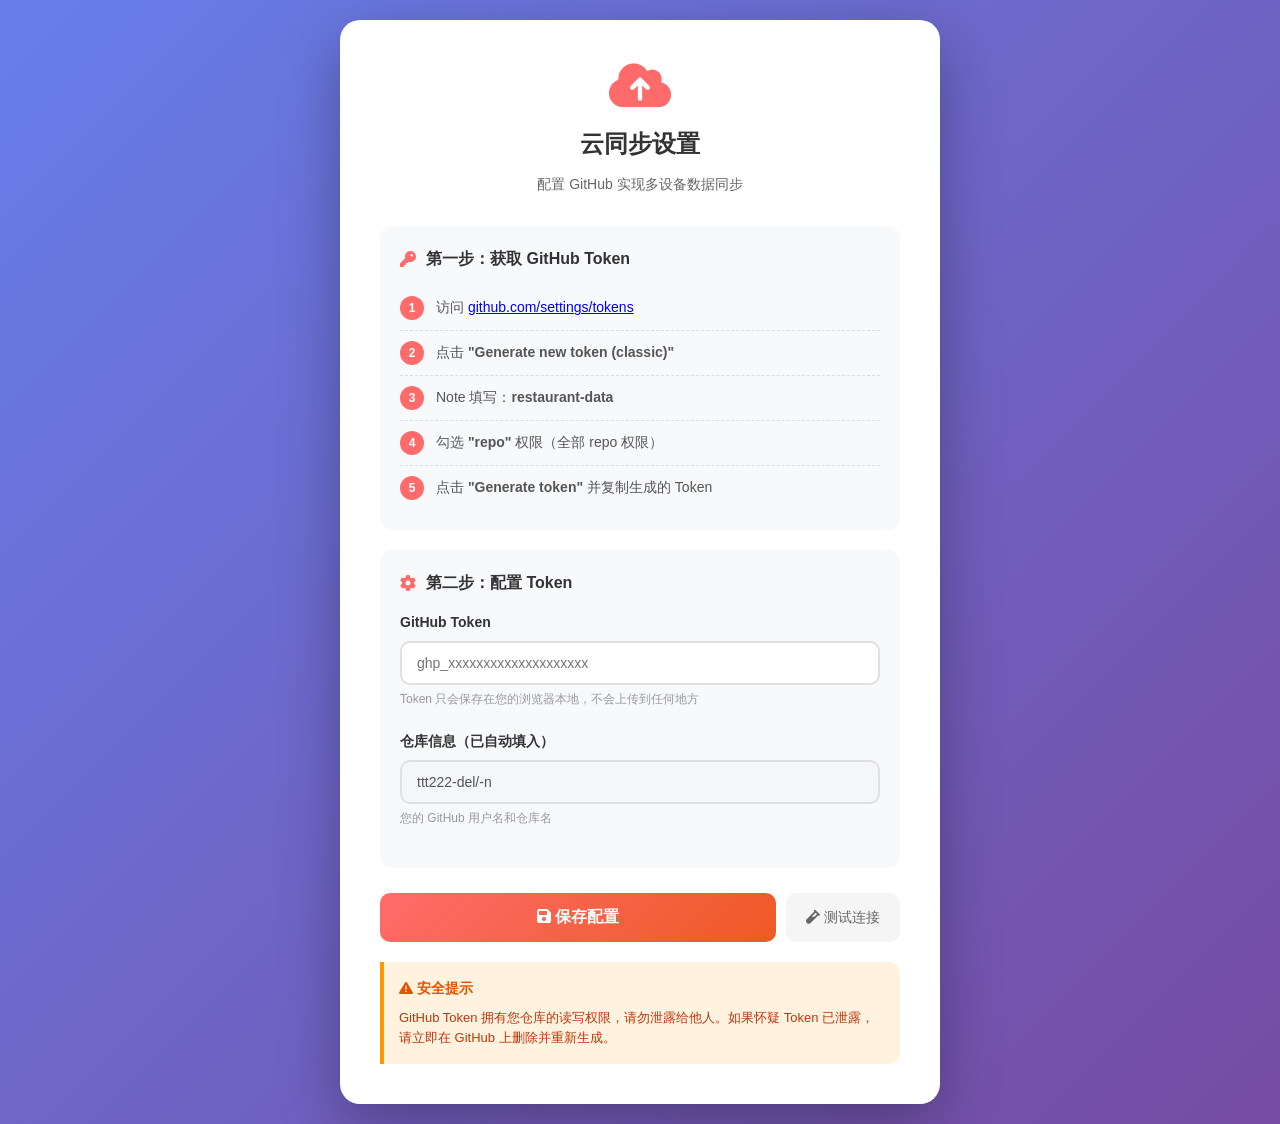
==== setup.html @ 41845b36 "Add files via upload" ====
﻿<!DOCTYPE html>
<html lang="zh-CN">
<head>
    <meta charset="UTF-8">
    <meta name="viewport" content="width=device-width, initial-scale=1.0">
    <title>系统设置 - 美味餐厅</title>
    <link rel="stylesheet" href="css/style.css">
    <link rel="stylesheet" href="https://cdnjs.cloudflare.com/ajax/libs/font-awesome/6.4.0/css/all.min.css">
    <style>
        body {
            background: linear-gradient(135deg, #667eea 0%, #764ba2 100%);
            min-height: 100vh;
            display: flex;
            align-items: center;
            justify-content: center;
            padding: 20px;
        }
        
        .setup-container {
            background: white;
            border-radius: 20px;
            padding: 40px;
            max-width: 600px;
            width: 100%;
            box-shadow: 0 20px 60px rgba(0,0,0,0.3);
        }
        
        .setup-header {
            text-align: center;
            margin-bottom: 30px;
        }
        
        .setup-header i {
            font-size: 50px;
            color: #ff6b6b;
            margin-bottom: 15px;
        }
        
        .setup-header h1 {
            font-size: 24px;
            color: #333;
            margin-bottom: 10px;
        }
        
        .setup-header p {
            color: #666;
            font-size: 14px;
        }
        
        .setup-section {
            background: #f8f9fa;
            border-radius: 12px;
            padding: 20px;
            margin-bottom: 20px;
        }
        
        .setup-section h3 {
            font-size: 16px;
            color: #333;
            margin-bottom: 15px;
            display: flex;
            align-items: center;
            gap: 10px;
        }
        
        .setup-section h3 i {
            color: #ff6b6b;
        }
        
        .step-list {
            list-style: none;
            padding: 0;
        }
        
        .step-list li {
            display: flex;
            align-items: flex-start;
            gap: 12px;
            padding: 10px 0;
            border-bottom: 1px dashed #ddd;
            font-size: 14px;
            color: #555;
        }
        
        .step-list li:last-child {
            border-bottom: none;
        }
        
        .step-number {
            background: #ff6b6b;
            color: white;
            width: 24px;
            height: 24px;
            border-radius: 50%;
            display: flex;
            align-items: center;
            justify-content: center;
            font-size: 12px;
            font-weight: bold;
            flex-shrink: 0;
        }
        
        .form-group {
            margin-bottom: 20px;
        }
        
        .form-group label {
            display: block;
            font-size: 14px;
            font-weight: 600;
            color: #333;
            margin-bottom: 8px;
        }
        
        .form-group input {
            width: 100%;
            padding: 12px 15px;
            border: 2px solid #e0e0e0;
            border-radius: 10px;
            font-size: 14px;
            transition: border-color 0.3s;
        }
        
        .form-group input:focus {
            outline: none;
            border-color: #ff6b6b;
        }
        
        .form-group .hint {
            font-size: 12px;
            color: #999;
            margin-top: 5px;
        }
        
        .btn-group {
            display: flex;
            gap: 10px;
            margin-top: 25px;
        }
        
        .btn-primary {
            flex: 1;
            padding: 14px;
            background: linear-gradient(135deg, #ff6b6b, #ee5a24);
            color: white;
            border: none;
            border-radius: 10px;
            font-size: 16px;
            font-weight: 600;
            cursor: pointer;
            transition: transform 0.3s, box-shadow 0.3s;
        }
        
        .btn-primary:hover {
            transform: translateY(-2px);
            box-shadow: 0 5px 20px rgba(255,107,107,0.4);
        }
        
        .btn-secondary {
            padding: 14px 20px;
            background: #f5f5f5;
            color: #666;
            border: none;
            border-radius: 10px;
            font-size: 14px;
            cursor: pointer;
        }
        
        .btn-secondary:hover {
            background: #e0e0e0;
        }
        
        .status-message {
            padding: 15px;
            border-radius: 10px;
            margin-top: 20px;
            font-size: 14px;
            display: none;
        }
        
        .status-message.success {
            background: #e8f5e9;
            color: #2e7d32;
            display: block;
        }
        
        .status-message.error {
            background: #ffebee;
            color: #c62828;
            display: block;
        }
        
        .status-message.loading {
            background: #e3f2fd;
            color: #1565c0;
            display: block;
        }
        
        .link-card {
            background: white;
            border: 2px solid #e0e0e0;
            border-radius: 10px;
            padding: 15px;
            margin-top: 15px;
        }
        
        .link-card p {
            font-size: 13px;
            color: #666;
            margin-bottom: 8px;
        }
        
        .link-card a {
            color: #ff6b6b;
            text-decoration: none;
            font-weight: 600;
            word-break: break-all;
        }
        
        .link-card a:hover {
            text-decoration: underline;
        }
        
        .copy-btn {
            background: none;
            border: 1px solid #ff6b6b;
            color: #ff6b6b;
            padding: 5px 10px;
            border-radius: 5px;
            cursor: pointer;
            font-size: 12px;
            margin-left: 10px;
        }
        
        .copy-btn:hover {
            background: #ff6b6b;
            color: white;
        }
        
        .warning-box {
            background: #fff3e0;
            border-left: 4px solid #ff9800;
            padding: 15px;
            border-radius: 0 10px 10px 0;
            margin-top: 20px;
        }
        
        .warning-box h4 {
            color: #e65100;
            font-size: 14px;
            margin-bottom: 8px;
        }
        
        .warning-box p {
            font-size: 13px;
            color: #bf360c;
            margin: 0;
        }
    </style>
</head>
<body>
    <div class="setup-container">
        <div class="setup-header">
            <i class="fas fa-cloud-upload-alt"></i>
            <h1>云同步设置</h1>
            <p>配置 GitHub 实现多设备数据同步</p>
        </div>
        
        <div class="setup-section">
            <h3><i class="fas fa-key"></i> 第一步：获取 GitHub Token</h3>
            <ol class="step-list">
                <li>
                    <span class="step-number">1</span>
                    <span>访问 <a href="https://github.com/settings/tokens" target="_blank">github.com/settings/tokens</a></span>
                </li>
                <li>
                    <span class="step-number">2</span>
                    <span>点击 <strong>"Generate new token (classic)"</strong></span>
                </li>
                <li>
                    <span class="step-number">3</span>
                    <span>Note 填写：<strong>restaurant-data</strong></span>
                </li>
                <li>
                    <span class="step-number">4</span>
                    <span>勾选 <strong>"repo"</strong> 权限（全部 repo 权限）</span>
                </li>
                <li>
                    <span class="step-number">5</span>
                    <span>点击 <strong>"Generate token"</strong> 并复制生成的 Token</span>
                </li>
            </ol>
        </div>
        
        <div class="setup-section">
            <h3><i class="fas fa-cog"></i> 第二步：配置 Token</h3>
            <div class="form-group">
                <label>GitHub Token</label>
                <input type="password" id="tokenInput" placeholder="ghp_xxxxxxxxxxxxxxxxxxxx">
                <p class="hint">Token 只会保存在您的浏览器本地，不会上传到任何地方</p>
            </div>
            
            <div class="form-group">
                <label>仓库信息（已自动填入）</label>
                <input type="text" id="repoInfo" value="ttt222-del/-n" disabled>
                <p class="hint">您的 GitHub 用户名和仓库名</p>
            </div>
        </div>
        
        <div class="btn-group">
            <button class="btn-primary" id="saveBtn">
                <i class="fas fa-save"></i> 保存配置
            </button>
            <button class="btn-secondary" id="testBtn">
                <i class="fas fa-vial"></i> 测试连接
            </button>
        </div>
        
        <div class="status-message" id="statusMessage"></div>
        
        <div class="link-card" id="linkCard" style="display: none;">
            <p>🎉 配置成功！您的链接：</p>
            <div>
                <strong>顾客点餐：</strong>
                <a href="#" id="customerLink"></a>
                <button class="copy-btn" onclick="copyLink('customerLink')">复制</button>
            </div>
            <div style="margin-top: 10px;">
                <strong>商家后台：</strong>
                <a href="#" id="adminLink"></a>
                <button class="copy-btn" onclick="copyLink('adminLink')">复制</button>
            </div>
            <div style="margin-top: 10px;">
                <strong>系统设置：</strong>
                <a href="#" id="setupLink"></a>
                <button class="copy-btn" onclick="copyLink('setupLink')">复制</button>
            </div>
        </div>
        
        <div class="warning-box">
            <h4><i class="fas fa-exclamation-triangle"></i> 安全提示</h4>
            <p>GitHub Token 拥有您仓库的读写权限，请勿泄露给他人。如果怀疑 Token 已泄露，请立即在 GitHub 上删除并重新生成。</p>
        </div>
    </div>
    
    <script src="js/github-storage.js"></script>
    <script>
        const tokenInput = document.getElementById('tokenInput');
        const saveBtn = document.getElementById('saveBtn');
        const testBtn = document.getElementById('testBtn');
        const statusMessage = document.getElementById('statusMessage');
        const linkCard = document.getElementById('linkCard');
        
        // 加载已保存的 Token
        const savedToken = localStorage.getItem('github_token');
        if (savedToken) {
            tokenInput.value = savedToken;
        }
        
        // 显示状态消息
        function showStatus(message, type) {
            statusMessage.textContent = message;
            statusMessage.className = 'status-message ' + type;
        }
        
        // 保存配置
        saveBtn.addEventListener('click', async () => {
            const token = tokenInput.value.trim();
            
            if (!token) {
                showStatus('请输入 GitHub Token', 'error');
                return;
            }
            
            GitHubStorage.setToken(token);
            showStatus('配置保存成功！正在初始化数据...', 'loading');
            
            try {
                // 初始化默认菜品
                await GitHubStorage.initDefaultMenu();
                showStatus('✅ 配置成功！数据已同步到 GitHub', 'success');
                
                // 显示链接
                const baseUrl = `https://ttt222-del.github.io/-n/`;
                document.getElementById('customerLink').href = baseUrl;
                document.getElementById('customerLink').textContent = baseUrl;
                document.getElementById('adminLink').href = baseUrl + 'admin.html';
                document.getElementById('adminLink').textContent = baseUrl + 'admin.html';
                document.getElementById('setupLink').href = baseUrl + 'setup.html';
                document.getElementById('setupLink').textContent = baseUrl + 'setup.html';
                linkCard.style.display = 'block';
                
            } catch (error) {
                showStatus('❌ 保存失败：' + error.message, 'error');
            }
        });
        
        // 测试连接
        testBtn.addEventListener('click', async () => {
            const token = tokenInput.value.trim();
            
            if (!token) {
                showStatus('请先输入 GitHub Token', 'error');
                return;
            }
            
            GitHubStorage.setToken(token);
            showStatus('正在测试连接...', 'loading');
            
            try {
                const data = await GitHubStorage.loadData();
                showStatus('✅ 连接成功！已读取到 ' + (data.menu ? data.menu.length : 0) + ' 个菜品', 'success');
            } catch (error) {
                showStatus('❌ 连接失败：' + error.message, 'error');
            }
        });
        
        // 复制链接
        function copyLink(elementId) {
            const link = document.getElementById(elementId).textContent;
            navigator.clipboard.writeText(link).then(() => {
                const btn = event.target;
                btn.textContent = '已复制';
                setTimeout(() => {
                    btn.textContent = '复制';
                }, 2000);
            });
        }
    </script>
</body>
</html>
---- css/style.css ----
﻿/* ==================== 基础样式 ==================== */
* {
    margin: 0;
    padding: 0;
    box-sizing: border-box;
}

:root {
    --primary-color: #ff6b6b;
    --primary-dark: #ee5a24;
    --secondary-color: #ffa726;
    --success-color: #66bb6a;
    --warning-color: #ffa726;
    --danger-color: #ef5350;
    --text-primary: #333;
    --text-secondary: #666;
    --text-light: #999;
    --bg-primary: #f5f5f5;
    --bg-white: #fff;
    --border-color: #eee;
    --shadow: 0 2px 8px rgba(0,0,0,0.1);
    --shadow-lg: 0 4px 20px rgba(0,0,0,0.15);
    --radius: 12px;
    --radius-sm: 8px;
}

body {
    font-family: -apple-system, BlinkMacSystemFont, 'Segoe UI', Roboto, 'PingFang SC', 'Microsoft YaHei', sans-serif;
    background-color: var(--bg-primary);
    color: var(--text-primary);
    line-height: 1.6;
}

/* ==================== 客户点餐页面 ==================== */
.customer-page {
    padding-bottom: 80px;
    min-height: 100vh;
}

/* 顶部导航 */
.header {
    background: linear-gradient(135deg, var(--primary-color), var(--primary-dark));
    color: white;
    padding: 15px 20px;
    position: sticky;
    top: 0;
    z-index: 100;
    box-shadow: var(--shadow);
}

.header-content {
    display: flex;
    justify-content: space-between;
    align-items: center;
    max-width: 1200px;
    margin: 0 auto;
}

.logo {
    display: flex;
    align-items: center;
    gap: 10px;
    font-size: 20px;
    font-weight: 600;
}

.logo i {
    font-size: 24px;
}

.table-info {
    display: flex;
    align-items: center;
    gap: 8px;
    background: rgba(255,255,255,0.2);
    padding: 8px 15px;
    border-radius: 20px;
    font-size: 14px;
}

.table-info strong {
    font-size: 16px;
}

/* 分类导航 */
.category-nav {
    background: var(--bg-white);
    padding: 12px 0;
    position: sticky;
    top: 60px;
    z-index: 99;
    box-shadow: 0 2px 4px rgba(0,0,0,0.05);
}

.category-list {
    display: flex;
    gap: 8px;
    padding: 0 15px;
    overflow-x: auto;
    -webkit-overflow-scrolling: touch;
    scrollbar-width: none;
}

.category-list::-webkit-scrollbar {
    display: none;
}

.category-btn {
    display: flex;
    flex-direction: column;
    align-items: center;
    gap: 4px;
    padding: 8px 16px;
    background: var(--bg-primary);
    border: none;
    border-radius: 20px;
    cursor: pointer;
    white-space: nowrap;
    transition: all 0.3s ease;
    font-size: 12px;
    color: var(--text-secondary);
}

.category-btn i {
    font-size: 18px;
}

.category-btn:hover {
    background: #ffe0e0;
    color: var(--primary-color);
}

.category-btn.active {
    background: var(--primary-color);
    color: white;
}

/* 菜品列表 */
.menu-container {
    padding: 15px;
    max-width: 1200px;
    margin: 0 auto;
}

.menu-grid {
    display: grid;
    grid-template-columns: repeat(auto-fill, minmax(160px, 1fr));
    gap: 15px;
}

.menu-card {
    background: var(--bg-white);
    border-radius: var(--radius);
    overflow: hidden;
    box-shadow: var(--shadow);
    transition: transform 0.3s ease, box-shadow 0.3s ease;
    cursor: pointer;
}

.menu-card:hover {
    transform: translateY(-5px);
    box-shadow: var(--shadow-lg);
}

.menu-image {
    width: 100%;
    height: 120px;
    display: flex;
    align-items: center;
    justify-content: center;
    font-size: 60px;
    background: linear-gradient(135deg, #fff5f5, #ffe0e0);
}

.menu-info {
    padding: 12px;
}

.menu-name {
    font-size: 14px;
    font-weight: 600;
    margin-bottom: 6px;
    display: flex;
    align-items: center;
    gap: 6px;
}

.hot-badge {
    background: linear-gradient(135deg, #ff6b6b, #ff8e53);
    color: white;
    font-size: 10px;
    padding: 2px 6px;
    border-radius: 10px;
    font-weight: normal;
}

.menu-desc {
    font-size: 11px;
    color: var(--text-light);
    margin-bottom: 8px;
    display: -webkit-box;
    -webkit-line-clamp: 2;
    -webkit-box-orient: vertical;
    overflow: hidden;
}

.menu-bottom {
    display: flex;
    justify-content: space-between;
    align-items: center;
}

.menu-price {
    font-size: 18px;
    font-weight: 700;
    color: var(--primary-color);
}

.quantity-control {
    display: flex;
    align-items: center;
    gap: 8px;
}

.qty-btn {
    width: 28px;
    height: 28px;
    border-radius: 50%;
    border: 2px solid var(--primary-color);
    background: white;
    color: var(--primary-color);
    display: flex;
    align-items: center;
    justify-content: center;
    cursor: pointer;
    transition: all 0.3s ease;
    font-size: 12px;
}

.qty-btn:hover {
    background: var(--primary-color);
    color: white;
}

.qty-btn.minus {
    border-color: var(--text-light);
    color: var(--text-light);
}

.qty-btn.minus:hover {
    background: var(--text-light);
    color: white;
}

.qty-value {
    font-size: 16px;
    font-weight: 600;
    min-width: 20px;
    text-align: center;
}

/* ==================== 购物车 ==================== */
.cart-overlay {
    position: fixed;
    top: 0;
    left: 0;
    right: 0;
    bottom: 0;
    background: rgba(0,0,0,0.5);
    z-index: 200;
    opacity: 0;
    visibility: hidden;
    transition: all 0.3s ease;
}

.cart-overlay.show {
    opacity: 1;
    visibility: visible;
}

.cart-panel {
    position: fixed;
    bottom: 0;
    left: 0;
    right: 0;
    background: var(--bg-white);
    border-radius: 20px 20px 0 0;
    z-index: 201;
    transform: translateY(100%);
    transition: transform 0.3s ease;
    max-height: 70vh;
    display: flex;
    flex-direction: column;
}

.cart-panel.open {
    transform: translateY(0);
}

.cart-header {
    display: flex;
    justify-content: space-between;
    align-items: center;
    padding: 15px 20px;
    border-bottom: 1px solid var(--border-color);
}

.cart-header h3 {
    font-size: 16px;
    display: flex;
    align-items: center;
    gap: 8px;
}

.cart-close {
    background: none;
    border: none;
    font-size: 20px;
    cursor: pointer;
    color: var(--text-secondary);
}

.cart-items {
    flex: 1;
    overflow-y: auto;
    padding: 15px 20px;
}

.cart-item {
    display: flex;
    justify-content: space-between;
    align-items: center;
    padding: 12px 0;
    border-bottom: 1px solid var(--border-color);
}

.cart-item-info {
    display: flex;
    align-items: center;
    gap: 12px;
}

.cart-item-image {
    font-size: 30px;
}

.cart-item-details h4 {
    font-size: 14px;
    margin-bottom: 4px;
}

.cart-item-price {
    font-size: 14px;
    color: var(--primary-color);
}

.cart-item-actions {
    display: flex;
    align-items: center;
    gap: 10px;
}

.cart-qty-btn {
    width: 30px;
    height: 30px;
    border-radius: 50%;
    border: 1px solid var(--border-color);
    background: white;
    cursor: pointer;
    display: flex;
    align-items: center;
    justify-content: center;
    transition: all 0.3s ease;
}

.cart-qty-btn:hover {
    border-color: var(--primary-color);
    color: var(--primary-color);
}

.cart-qty-value {
    font-size: 16px;
    font-weight: 600;
    min-width: 25px;
    text-align: center;
}

.cart-empty {
    display: none;
    flex-direction: column;
    align-items: center;
    justify-content: center;
    padding: 40px 20px;
    color: var(--text-light);
}

.cart-empty i {
    font-size: 50px;
    margin-bottom: 15px;
}

.cart-empty p {
    font-size: 16px;
    margin-bottom: 5px;
}

.cart-empty small {
    font-size: 12px;
}

.cart-footer {
    padding: 15px 20px;
    border-top: 1px solid var(--border-color);
    display: flex;
    justify-content: space-between;
    align-items: center;
}

.cart-total {
    font-size: 14px;
}

.total-price {
    font-size: 22px;
    font-weight: 700;
    color: var(--primary-color);
}

.submit-order-btn {
    padding: 12px 30px;
    background: linear-gradient(135deg, var(--primary-color), var(--primary-dark));
    color: white;
    border: none;
    border-radius: 25px;
    font-size: 15px;
    font-weight: 600;
    cursor: pointer;
    display: flex;
    align-items: center;
    gap: 8px;
    transition: all 0.3s ease;
}

.submit-order-btn:hover:not(:disabled) {
    transform: scale(1.05);
    box-shadow: 0 4px 15px rgba(255,107,107,0.4);
}

.submit-order-btn:disabled {
    opacity: 0.5;
    cursor: not-allowed;
}

/* 底部购物车栏 */
.bottom-cart-bar {
    position: fixed;
    bottom: 0;
    left: 0;
    right: 0;
    background: var(--bg-white);
    padding: 12px 20px;
    display: flex;
    align-items: center;
    gap: 15px;
    box-shadow: 0 -2px 10px rgba(0,0,0,0.1);
    z-index: 150;
    transition: all 0.3s ease;
}

.cart-icon-wrapper {
    position: relative;
    width: 50px;
    height: 50px;
    background: linear-gradient(135deg, var(--primary-color), var(--primary-dark));
    border-radius: 50%;
    display: flex;
    align-items: center;
    justify-content: center;
    cursor: pointer;
    transition: transform 0.3s ease;
}

.cart-icon-wrapper:hover {
    transform: scale(1.1);
}

.cart-icon-wrapper i {
    color: white;
    font-size: 22px;
}

.cart-badge {
    position: absolute;
    top: -5px;
    right: -5px;
    background: var(--secondary-color);
    color: white;
    font-size: 11px;
    font-weight: 600;
    width: 20px;
    height: 20px;
    border-radius: 50%;
    display: flex;
    align-items: center;
    justify-content: center;
    display: none;
}

.cart-summary {
    flex: 1;
}

.cart-total-price {
    font-size: 20px;
    font-weight: 700;
    color: var(--primary-color);
}

.cart-hint {
    display: block;
    font-size: 12px;
    color: var(--text-light);
}

.checkout-btn {
    padding: 12px 25px;
    background: linear-gradient(135deg, var(--primary-color), var(--primary-dark));
    color: white;
    border: none;
    border-radius: 25px;
    font-size: 15px;
    font-weight: 600;
    cursor: pointer;
    transition: all 0.3s ease;
}

.checkout-btn:hover:not(:disabled) {
    transform: scale(1.05);
}

.checkout-btn:disabled {
    opacity: 0.5;
    cursor: not-allowed;
}

/* ==================== 弹窗样式 ==================== */
.modal-overlay {
    position: fixed;
    top: 0;
    left: 0;
    right: 0;
    bottom: 0;
    background: rgba(0,0,0,0.5);
    z-index: 300;
    display: flex;
    align-items: center;
    justify-content: center;
    opacity: 0;
    visibility: hidden;
    transition: all 0.3s ease;
}

.modal-overlay.show {
    opacity: 1;
    visibility: visible;
}

.modal-content {
    background: var(--bg-white);
    border-radius: var(--radius);
    width: 90%;
    max-width: 500px;
    max-height: 80vh;
    overflow: hidden;
    transform: scale(0.9);
    transition: transform 0.3s ease;
}

.modal-overlay.show .modal-content {
    transform: scale(1);
}

.modal-header {
    display: flex;
    justify-content: space-between;
    align-items: center;
    padding: 15px 20px;
    border-bottom: 1px solid var(--border-color);
}

.modal-header h3 {
    font-size: 16px;
    display: flex;
    align-items: center;
    gap: 8px;
}

.modal-close {
    background: none;
    border: none;
    font-size: 20px;
    cursor: pointer;
    color: var(--text-secondary);
}

.modal-body {
    padding: 20px;
    overflow-y: auto;
    max-height: 50vh;
}

.order-info {
    background: var(--bg-primary);
    padding: 12px;
    border-radius: var(--radius-sm);
    margin-bottom: 15px;
}

.order-info p {
    display: flex;
    align-items: center;
    gap: 8px;
    font-size: 14px;
    margin-bottom: 5px;
}

.order-info p:last-child {
    margin-bottom: 0;
}

.order-items-list {
    border-top: 1px solid var(--border-color);
    padding-top: 15px;
}

.order-item-row {
    display: flex;
    justify-content: space-between;
    align-items: center;
    padding: 8px 0;
    font-size: 14px;
}

.order-item-name {
    flex: 1;
}

.order-item-qty {
    color: var(--text-light);
    margin: 0 15px;
}

.order-item-price {
    font-weight: 600;
}

.order-total-modal {
    display: flex;
    justify-content: space-between;
    align-items: center;
    padding: 15px 0;
    border-top: 1px solid var(--border-color);
    margin-top: 15px;
    font-size: 14px;
}

.modal-total-price {
    font-size: 22px;
    font-weight: 700;
    color: var(--primary-color);
}

.modal-footer {
    display: flex;
    justify-content: flex-end;
    gap: 10px;
    padding: 15px 20px;
    border-top: 1px solid var(--border-color);
}

.modal-cancel-btn {
    padding: 10px 20px;
    background: var(--bg-primary);
    border: none;
    border-radius: 20px;
    cursor: pointer;
    font-size: 14px;
}

.modal-confirm-btn {
    padding: 10px 25px;
    background: #07c160;
    color: white;
    border: none;
    border-radius: 20px;
    cursor: pointer;
    font-size: 14px;
    font-weight: 600;
    display: flex;
    align-items: center;
    gap: 8px;
    transition: all 0.3s ease;
}

.modal-confirm-btn:hover {
    background: #06ad56;
    transform: scale(1.05);
}

/* 支付成功弹窗 */
.success-modal {
    text-align: center;
    padding: 30px;
}

.success-icon {
    font-size: 60px;
    color: var(--success-color);
    margin-bottom: 15px;
}

.success-modal h3 {
    font-size: 20px;
    margin-bottom: 10px;
}

.success-modal p {
    color: var(--text-secondary);
    margin-bottom: 15px;
}

.order-number {
    background: var(--bg-primary);
    padding: 10px;
    border-radius: var(--radius-sm);
    font-size: 12px;
    margin-bottom: 20px;
    word-break: break-all;
}

.success-btn {
    padding: 12px 30px;
    background: var(--primary-color);
    color: white;
    border: none;
    border-radius: 25px;
    font-size: 15px;
    cursor: pointer;
    display: inline-flex;
    align-items: center;
    gap: 8px;
}

/* ==================== 历史订单页面 ==================== */
.page-container {
    min-height: 100vh;
    background: var(--bg-primary);
}

.page-header {
    display: flex;
    justify-content: space-between;
    align-items: center;
    padding: 15px 20px;
    background: var(--bg-white);
    box-shadow: var(--shadow);
}

.page-header h2 {
    font-size: 18px;
}

.back-btn {
    background: none;
    border: none;
    font-size: 20px;
    cursor: pointer;
    color: var(--text-primary);
}

.history-orders {
    padding: 15px;
}

.history-order-card {
    background: var(--bg-white);
    border-radius: var(--radius);
    padding: 15px;
    margin-bottom: 12px;
    box-shadow: var(--shadow);
}

.history-order-header {
    display: flex;
    justify-content: space-between;
    align-items: center;
    margin-bottom: 10px;
}

.history-order-info {
    display: flex;
    align-items: center;
    gap: 10px;
}

.history-order-number {
    font-size: 12px;
    color: var(--text-light);
}

.history-order-table {
    background: var(--bg-primary);
    padding: 4px 10px;
    border-radius: 10px;
    font-size: 12px;
    font-weight: 600;
}

.status-badge {
    padding: 4px 10px;
    border-radius: 10px;
    font-size: 12px;
    font-weight: 500;
    display: inline-flex;
    align-items: center;
    gap: 5px;
}

.status-pending {
    background: #fff3e0;
    color: #f57c00;
}

.status-preparing {
    background: #e3f2fd;
    color: #1976d2;
}

.status-ready {
    background: #e8f5e9;
    color: #388e3c;
}

.status-completed {
    background: #f5f5f5;
    color: #757575;
}

.history-order-items {
    display: flex;
    flex-wrap: wrap;
    gap: 6px;
    margin-bottom: 10px;
}

.history-item {
    background: var(--bg-primary);
    padding: 4px 8px;
    border-radius: 6px;
    font-size: 12px;
}

.history-order-footer {
    display: flex;
    justify-content: space-between;
    align-items: center;
    padding-top: 10px;
    border-top: 1px solid var(--border-color);
}

.history-order-time {
    font-size: 12px;
    color: var(--text-light);
}

.history-order-total {
    font-size: 18px;
    font-weight: 700;
    color: var(--primary-color);
}

.empty-history {
    display: flex;
    flex-direction: column;
    align-items: center;
    justify-content: center;
    padding: 60px 20px;
    color: var(--text-light);
}

.empty-history i {
    font-size: 60px;
    margin-bottom: 15px;
}

.empty-history p {
    font-size: 16px;
}

/* ==================== Toast提示 ==================== */
.toast {
    position: fixed;
    top: 80px;
    left: 50%;
    transform: translateX(-50%) translateY(-20px);
    background: rgba(0,0,0,0.8);
    color: white;
    padding: 10px 20px;
    border-radius: 20px;
    font-size: 14px;
    z-index: 1000;
    opacity: 0;
    transition: all 0.3s ease;
    display: flex;
    align-items: center;
    gap: 8px;
}

.toast.show {
    opacity: 1;
    transform: translateX(-50%) translateY(0);
}

/* ==================== 响应式设计 ==================== */
@media (max-width: 480px) {
    .menu-grid {
        grid-template-columns: repeat(2, 1fr);
        gap: 10px;
    }
    
    .menu-image {
        height: 100px;
        font-size: 50px;
    }
    
    .header-content {
        flex-direction: column;
        gap: 10px;
    }
    
    .table-info {
        align-self: flex-end;
    }
}

@media (min-width: 768px) {
    .menu-grid {
        grid-template-columns: repeat(3, 1fr);
    }
}

@media (min-width: 1024px) {
    .menu-grid {
        grid-template-columns: repeat(4, 1fr);
    }
}
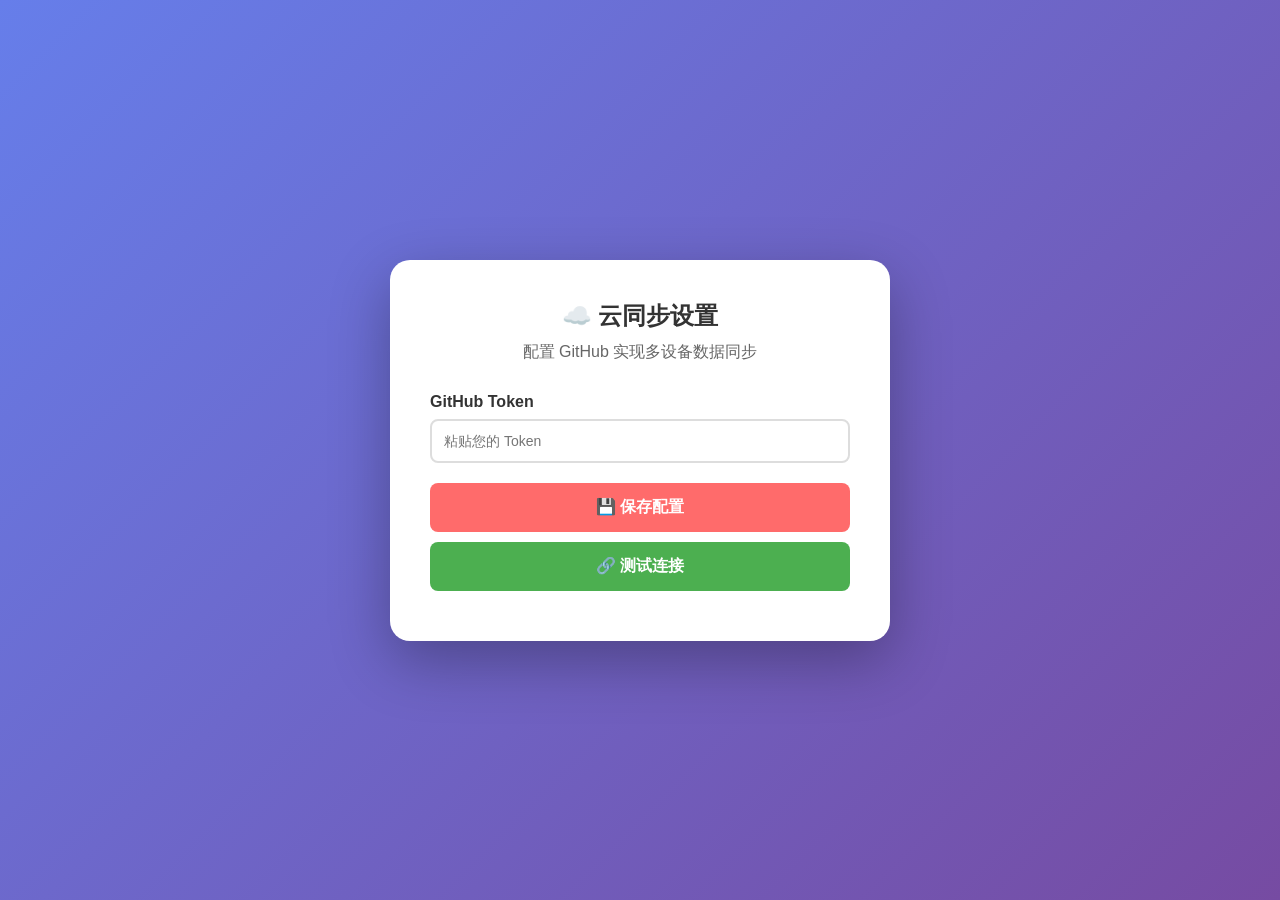
==== commit 0c22142e: "Add files via upload" ====
--- a/setup.html
+++ b/setup.html
@@ -4,9 +4,8 @@
     <meta charset="UTF-8">
     <meta name="viewport" content="width=device-width, initial-scale=1.0">
     <title>系统设置 - 美味餐厅</title>
-    <link rel="stylesheet" href="css/style.css">
-    <link rel="stylesheet" href="https://cdnjs.cloudflare.com/ajax/libs/font-awesome/6.4.0/css/all.min.css">
     <style>
+        * { margin: 0; padding: 0; box-sizing: border-box; }
         body {
             background: linear-gradient(135deg, #667eea 0%, #764ba2 100%);
             min-height: 100vh;
@@ -14,417 +13,189 @@
             align-items: center;
             justify-content: center;
             padding: 20px;
-        }
-        
-        .setup-container {
+            font-family: -apple-system, BlinkMacSystemFont, sans-serif;
+        }
+        .container {
             background: white;
             border-radius: 20px;
             padding: 40px;
-            max-width: 600px;
+            max-width: 500px;
             width: 100%;
             box-shadow: 0 20px 60px rgba(0,0,0,0.3);
         }
-        
-        .setup-header {
-            text-align: center;
-            margin-bottom: 30px;
-        }
-        
-        .setup-header i {
-            font-size: 50px;
-            color: #ff6b6b;
-            margin-bottom: 15px;
-        }
-        
-        .setup-header h1 {
-            font-size: 24px;
-            color: #333;
-            margin-bottom: 10px;
-        }
-        
-        .setup-header p {
-            color: #666;
-            font-size: 14px;
-        }
-        
-        .setup-section {
-            background: #f8f9fa;
-            border-radius: 12px;
-            padding: 20px;
-            margin-bottom: 20px;
-        }
-        
-        .setup-section h3 {
-            font-size: 16px;
-            color: #333;
-            margin-bottom: 15px;
-            display: flex;
-            align-items: center;
-            gap: 10px;
-        }
-        
-        .setup-section h3 i {
-            color: #ff6b6b;
-        }
-        
-        .step-list {
-            list-style: none;
-            padding: 0;
-        }
-        
-        .step-list li {
-            display: flex;
-            align-items: flex-start;
-            gap: 12px;
-            padding: 10px 0;
-            border-bottom: 1px dashed #ddd;
-            font-size: 14px;
-            color: #555;
-        }
-        
-        .step-list li:last-child {
-            border-bottom: none;
-        }
-        
-        .step-number {
-            background: #ff6b6b;
-            color: white;
-            width: 24px;
-            height: 24px;
-            border-radius: 50%;
-            display: flex;
-            align-items: center;
-            justify-content: center;
-            font-size: 12px;
-            font-weight: bold;
-            flex-shrink: 0;
-        }
-        
-        .form-group {
-            margin-bottom: 20px;
-        }
-        
-        .form-group label {
-            display: block;
-            font-size: 14px;
-            font-weight: 600;
-            color: #333;
-            margin-bottom: 8px;
-        }
-        
-        .form-group input {
-            width: 100%;
-            padding: 12px 15px;
-            border: 2px solid #e0e0e0;
-            border-radius: 10px;
-            font-size: 14px;
-            transition: border-color 0.3s;
-        }
-        
-        .form-group input:focus {
-            outline: none;
-            border-color: #ff6b6b;
-        }
-        
-        .form-group .hint {
-            font-size: 12px;
-            color: #999;
-            margin-top: 5px;
-        }
-        
-        .btn-group {
-            display: flex;
-            gap: 10px;
-            margin-top: 25px;
-        }
-        
-        .btn-primary {
-            flex: 1;
-            padding: 14px;
-            background: linear-gradient(135deg, #ff6b6b, #ee5a24);
-            color: white;
-            border: none;
-            border-radius: 10px;
-            font-size: 16px;
-            font-weight: 600;
-            cursor: pointer;
-            transition: transform 0.3s, box-shadow 0.3s;
-        }
-        
-        .btn-primary:hover {
-            transform: translateY(-2px);
-            box-shadow: 0 5px 20px rgba(255,107,107,0.4);
-        }
-        
-        .btn-secondary {
-            padding: 14px 20px;
-            background: #f5f5f5;
-            color: #666;
-            border: none;
-            border-radius: 10px;
-            font-size: 14px;
-            cursor: pointer;
-        }
-        
-        .btn-secondary:hover {
-            background: #e0e0e0;
-        }
-        
-        .status-message {
-            padding: 15px;
-            border-radius: 10px;
-            margin-top: 20px;
-            font-size: 14px;
-            display: none;
-        }
-        
-        .status-message.success {
-            background: #e8f5e9;
-            color: #2e7d32;
-            display: block;
-        }
-        
-        .status-message.error {
-            background: #ffebee;
-            color: #c62828;
-            display: block;
-        }
-        
-        .status-message.loading {
-            background: #e3f2fd;
-            color: #1565c0;
-            display: block;
-        }
-        
-        .link-card {
-            background: white;
-            border: 2px solid #e0e0e0;
-            border-radius: 10px;
-            padding: 15px;
-            margin-top: 15px;
-        }
-        
-        .link-card p {
-            font-size: 13px;
-            color: #666;
-            margin-bottom: 8px;
-        }
-        
-        .link-card a {
-            color: #ff6b6b;
-            text-decoration: none;
-            font-weight: 600;
-            word-break: break-all;
-        }
-        
-        .link-card a:hover {
-            text-decoration: underline;
-        }
-        
-        .copy-btn {
-            background: none;
-            border: 1px solid #ff6b6b;
-            color: #ff6b6b;
-            padding: 5px 10px;
-            border-radius: 5px;
-            cursor: pointer;
-            font-size: 12px;
-            margin-left: 10px;
-        }
-        
-        .copy-btn:hover {
-            background: #ff6b6b;
-            color: white;
-        }
-        
-        .warning-box {
-            background: #fff3e0;
-            border-left: 4px solid #ff9800;
-            padding: 15px;
-            border-radius: 0 10px 10px 0;
-            margin-top: 20px;
-        }
-        
-        .warning-box h4 {
-            color: #e65100;
-            font-size: 14px;
-            margin-bottom: 8px;
-        }
-        
-        .warning-box p {
-            font-size: 13px;
-            color: #bf360c;
-            margin: 0;
-        }
+        h1 { text-align: center; color: #333; margin-bottom: 10px; font-size: 24px; }
+        .subtitle { text-align: center; color: #666; margin-bottom: 30px; }
+        .form-group { margin-bottom: 20px; }
+        label { display: block; font-weight: 600; margin-bottom: 8px; color: #333; }
+        input { width: 100%; padding: 12px; border: 2px solid #ddd; border-radius: 8px; font-size: 14px; }
+        input:focus { outline: none; border-color: #ff6b6b; }
+        .btn { width: 100%; padding: 14px; border: none; border-radius: 8px; font-size: 16px; font-weight: 600; cursor: pointer; margin-bottom: 10px; }
+        .btn-save { background: #ff6b6b; color: white; }
+        .btn-test { background: #4CAF50; color: white; }
+        .btn:hover { opacity: 0.9; }
+        .status { padding: 15px; border-radius: 8px; margin-top: 15px; display: none; }
+        .status.success { background: #e8f5e9; color: #2e7d32; display: block; }
+        .status.error { background: #ffebee; color: #c62828; display: block; }
+        .status.loading { background: #e3f2fd; color: #1565c0; display: block; }
+        .links { margin-top: 20px; padding: 15px; background: #f5f5f5; border-radius: 8px; display: none; }
+        .links.show { display: block; }
+        .links a { display: block; color: #ff6b6b; margin: 5px 0; word-break: break-all; }
     </style>
 </head>
 <body>
-    <div class="setup-container">
-        <div class="setup-header">
-            <i class="fas fa-cloud-upload-alt"></i>
-            <h1>云同步设置</h1>
-            <p>配置 GitHub 实现多设备数据同步</p>
+    <div class="container">
+        <h1>☁️ 云同步设置</h1>
+        <p class="subtitle">配置 GitHub 实现多设备数据同步</p>
+        
+        <div class="form-group">
+            <label>GitHub Token</label>
+            <input type="text" id="token" placeholder="粘贴您的 Token">
         </div>
         
-        <div class="setup-section">
-            <h3><i class="fas fa-key"></i> 第一步：获取 GitHub Token</h3>
-            <ol class="step-list">
-                <li>
-                    <span class="step-number">1</span>
-                    <span>访问 <a href="https://github.com/settings/tokens" target="_blank">github.com/settings/tokens</a></span>
-                </li>
-                <li>
-                    <span class="step-number">2</span>
-                    <span>点击 <strong>"Generate new token (classic)"</strong></span>
-                </li>
-                <li>
-                    <span class="step-number">3</span>
-                    <span>Note 填写：<strong>restaurant-data</strong></span>
-                </li>
-                <li>
-                    <span class="step-number">4</span>
-                    <span>勾选 <strong>"repo"</strong> 权限（全部 repo 权限）</span>
-                </li>
-                <li>
-                    <span class="step-number">5</span>
-                    <span>点击 <strong>"Generate token"</strong> 并复制生成的 Token</span>
-                </li>
-            </ol>
-        </div>
-        
-        <div class="setup-section">
-            <h3><i class="fas fa-cog"></i> 第二步：配置 Token</h3>
-            <div class="form-group">
-                <label>GitHub Token</label>
-                <input type="password" id="tokenInput" placeholder="ghp_xxxxxxxxxxxxxxxxxxxx">
-                <p class="hint">Token 只会保存在您的浏览器本地，不会上传到任何地方</p>
-            </div>
-            
-            <div class="form-group">
-                <label>仓库信息（已自动填入）</label>
-                <input type="text" id="repoInfo" value="ttt222-del/-n" disabled>
-                <p class="hint">您的 GitHub 用户名和仓库名</p>
-            </div>
-        </div>
-        
-        <div class="btn-group">
-            <button class="btn-primary" id="saveBtn">
-                <i class="fas fa-save"></i> 保存配置
-            </button>
-            <button class="btn-secondary" id="testBtn">
-                <i class="fas fa-vial"></i> 测试连接
-            </button>
-        </div>
-        
-        <div class="status-message" id="statusMessage"></div>
-        
-        <div class="link-card" id="linkCard" style="display: none;">
-            <p>🎉 配置成功！您的链接：</p>
-            <div>
-                <strong>顾客点餐：</strong>
-                <a href="#" id="customerLink"></a>
-                <button class="copy-btn" onclick="copyLink('customerLink')">复制</button>
-            </div>
-            <div style="margin-top: 10px;">
-                <strong>商家后台：</strong>
-                <a href="#" id="adminLink"></a>
-                <button class="copy-btn" onclick="copyLink('adminLink')">复制</button>
-            </div>
-            <div style="margin-top: 10px;">
-                <strong>系统设置：</strong>
-                <a href="#" id="setupLink"></a>
-                <button class="copy-btn" onclick="copyLink('setupLink')">复制</button>
-            </div>
-        </div>
-        
-        <div class="warning-box">
-            <h4><i class="fas fa-exclamation-triangle"></i> 安全提示</h4>
-            <p>GitHub Token 拥有您仓库的读写权限，请勿泄露给他人。如果怀疑 Token 已泄露，请立即在 GitHub 上删除并重新生成。</p>
+        <button class="btn btn-save" onclick="handleSave()">💾 保存配置</button>
+        <button class="btn btn-test" onclick="handleTest()">🔗 测试连接</button>
+        
+        <div id="status" class="status"></div>
+        
+        <div id="links" class="links">
+            <p><strong>✅ 配置成功！您的链接：</strong></p>
+            <a id="link1" href="#" target="_blank">顾客点餐页面</a>
+            <a id="link2" href="#" target="_blank">商家管理后台</a>
         </div>
     </div>
-    
-    <script src="js/github-storage.js"></script>
+
     <script>
-        const tokenInput = document.getElementById('tokenInput');
-        const saveBtn = document.getElementById('saveBtn');
-        const testBtn = document.getElementById('testBtn');
-        const statusMessage = document.getElementById('statusMessage');
-        const linkCard = document.getElementById('linkCard');
-        
-        // 加载已保存的 Token
-        const savedToken = localStorage.getItem('github_token');
-        if (savedToken) {
-            tokenInput.value = savedToken;
-        }
-        
-        // 显示状态消息
-        function showStatus(message, type) {
-            statusMessage.textContent = message;
-            statusMessage.className = 'status-message ' + type;
-        }
-        
+        // Base64 编码函数（支持中文）
+        function utf8_to_b64(str) {
+            return window.btoa(unescape(encodeURIComponent(str)));
+        }
+
+        // 页面加载时读取保存的 Token
+        window.onload = function() {
+            var savedToken = localStorage.getItem('github_token');
+            if (savedToken) {
+                document.getElementById('token').value = savedToken;
+            }
+        };
+
+        // 显示状态
+        function showStatus(msg, type) {
+            var el = document.getElementById('status');
+            el.textContent = msg;
+            el.className = 'status ' + type;
+        }
+
         // 保存配置
-        saveBtn.addEventListener('click', async () => {
-            const token = tokenInput.value.trim();
+        function handleSave() {
+            var token = document.getElementById('token').value.trim();
             
             if (!token) {
-                showStatus('请输入 GitHub Token', 'error');
+                showStatus('❌ 请输入 Token', 'error');
                 return;
             }
             
-            GitHubStorage.setToken(token);
-            showStatus('配置保存成功！正在初始化数据...', 'loading');
+            localStorage.setItem('github_token', token);
+            showStatus('✅ Token 已保存！正在测试连接...', 'success');
+            
+            // 自动测试连接
+            setTimeout(function() { handleTest(); }, 500);
+        }
+
+        // 测试连接
+        async function handleTest() {
+            var token = document.getElementById('token').value.trim() || localStorage.getItem('github_token');
+            
+            if (!token) {
+                showStatus('❌ 请先输入 Token', 'error');
+                return;
+            }
+            
+            showStatus('🔄 正在连接 GitHub...', 'loading');
             
             try {
-                // 初始化默认菜品
-                await GitHubStorage.initDefaultMenu();
-                showStatus('✅ 配置成功！数据已同步到 GitHub', 'success');
-                
-                // 显示链接
-                const baseUrl = `https://ttt222-del.github.io/-n/`;
-                document.getElementById('customerLink').href = baseUrl;
-                document.getElementById('customerLink').textContent = baseUrl;
-                document.getElementById('adminLink').href = baseUrl + 'admin.html';
-                document.getElementById('adminLink').textContent = baseUrl + 'admin.html';
-                document.getElementById('setupLink').href = baseUrl + 'setup.html';
-                document.getElementById('setupLink').textContent = baseUrl + 'setup.html';
-                linkCard.style.display = 'block';
-                
-            } catch (error) {
-                showStatus('❌ 保存失败：' + error.message, 'error');
-            }
-        });
-        
-        // 测试连接
-        testBtn.addEventListener('click', async () => {
-            const token = tokenInput.value.trim();
-            
-            if (!token) {
-                showStatus('请先输入 GitHub Token', 'error');
-                return;
-            }
-            
-            GitHubStorage.setToken(token);
-            showStatus('正在测试连接...', 'loading');
+                var url = 'https://api.github.com/repos/ttt222-del/-n/contents/data/restaurant-data.json';
+                
+                var response = await fetch(url, {
+                    headers: {
+                        'Authorization': 'token ' + token,
+                        'Accept': 'application/vnd.github.v3+json'
+                    }
+                });
+                
+                if (response.status === 404) {
+                    showStatus('📝 首次使用，正在创建数据...', 'loading');
+                    await createData(token);
+                    return;
+                }
+                
+                if (!response.ok) {
+                    var error = await response.json();
+                    throw new Error(error.message || 'HTTP ' + response.status);
+                }
+                
+                showStatus('✅ 连接成功！数据已同步', 'success');
+                showLinks();
+                
+            } catch (err) {
+                showStatus('❌ 连接失败: ' + err.message, 'error');
+            }
+        }
+
+        // 创建默认数据
+        async function createData(token) {
+            var data = {
+                menu: [
+                    {id:1, name:"招牌炒饭", category:"staple", price:28, description:"秘制酱料炒制", image:"🍚", hot:true, available:true},
+                    {id:2, name:"红烧牛肉面", category:"staple", price:32, description:"浓郁牛肉汤底", image:"🍜", hot:true, available:true},
+                    {id:3, name:"宫保鸡丁", category:"meat", price:38, description:"鸡肉嫩滑花生酥脆", image:"🍗", hot:true, available:true},
+                    {id:4, name:"红烧肉", category:"meat", price:48, description:"五花肉炖至软糯", image:"🥩", hot:true, available:true},
+                    {id:5, name:"麻婆豆腐", category:"vegetable", price:24, description:"麻辣鲜香", image:"🧊", hot:true, available:true},
+                    {id:6, name:"番茄蛋花汤", category:"soup", price:16, description:"酸甜开胃", image:"🍲", hot:false, available:true},
+                    {id:7, name:"酸梅汤", category:"drink", price:15, description:"消暑解腻", image:"🫐", hot:true, available:true},
+                    {id:8, name:"芒果布丁", category:"dessert", price:22, description:"香甜嫩滑", image:"🍮", hot:true, available:true}
+                ],
+                orders: [],
+                lastUpdate: new Date().toISOString()
+            };
+            
+            // 使用支持中文的编码函数
+            var content = utf8_to_b64(JSON.stringify(data, null, 2));
             
             try {
-                const data = await GitHubStorage.loadData();
-                showStatus('✅ 连接成功！已读取到 ' + (data.menu ? data.menu.length : 0) + ' 个菜品', 'success');
-            } catch (error) {
-                showStatus('❌ 连接失败：' + error.message, 'error');
-            }
-        });
-        
-        // 复制链接
-        function copyLink(elementId) {
-            const link = document.getElementById(elementId).textContent;
-            navigator.clipboard.writeText(link).then(() => {
-                const btn = event.target;
-                btn.textContent = '已复制';
-                setTimeout(() => {
-                    btn.textContent = '复制';
-                }, 2000);
-            });
+                var url = 'https://api.github.com/repos/ttt222-del/-n/contents/data/restaurant-data.json';
+                
+                var response = await fetch(url, {
+                    method: 'PUT',
+                    headers: {
+                        'Authorization': 'token ' + token,
+                        'Content-Type': 'application/json',
+                        'Accept': 'application/vnd.github.v3+json'
+                    },
+                    body: JSON.stringify({
+                        message: '初始化餐厅数据',
+                        content: content,
+                        branch: 'main'
+                    })
+                });
+                
+                if (!response.ok) {
+                    var err = await response.json();
+                    throw new Error(err.message);
+                }
+                
+                showStatus('✅ 初始化成功！已创建 8 个默认菜品', 'success');
+                showLinks();
+                
+            } catch (err) {
+                showStatus('❌ 创建失败: ' + err.message, 'error');
+            }
+        }
+
+        // 显示链接
+        function showLinks() {
+            document.getElementById('link1').href = 'https://ttt222-del.github.io/-n/';
+            document.getElementById('link2').href = 'https://ttt222-del.github.io/-n/admin.html';
+            document.getElementById('links').classList.add('show');
         }
     </script>
 </body>
